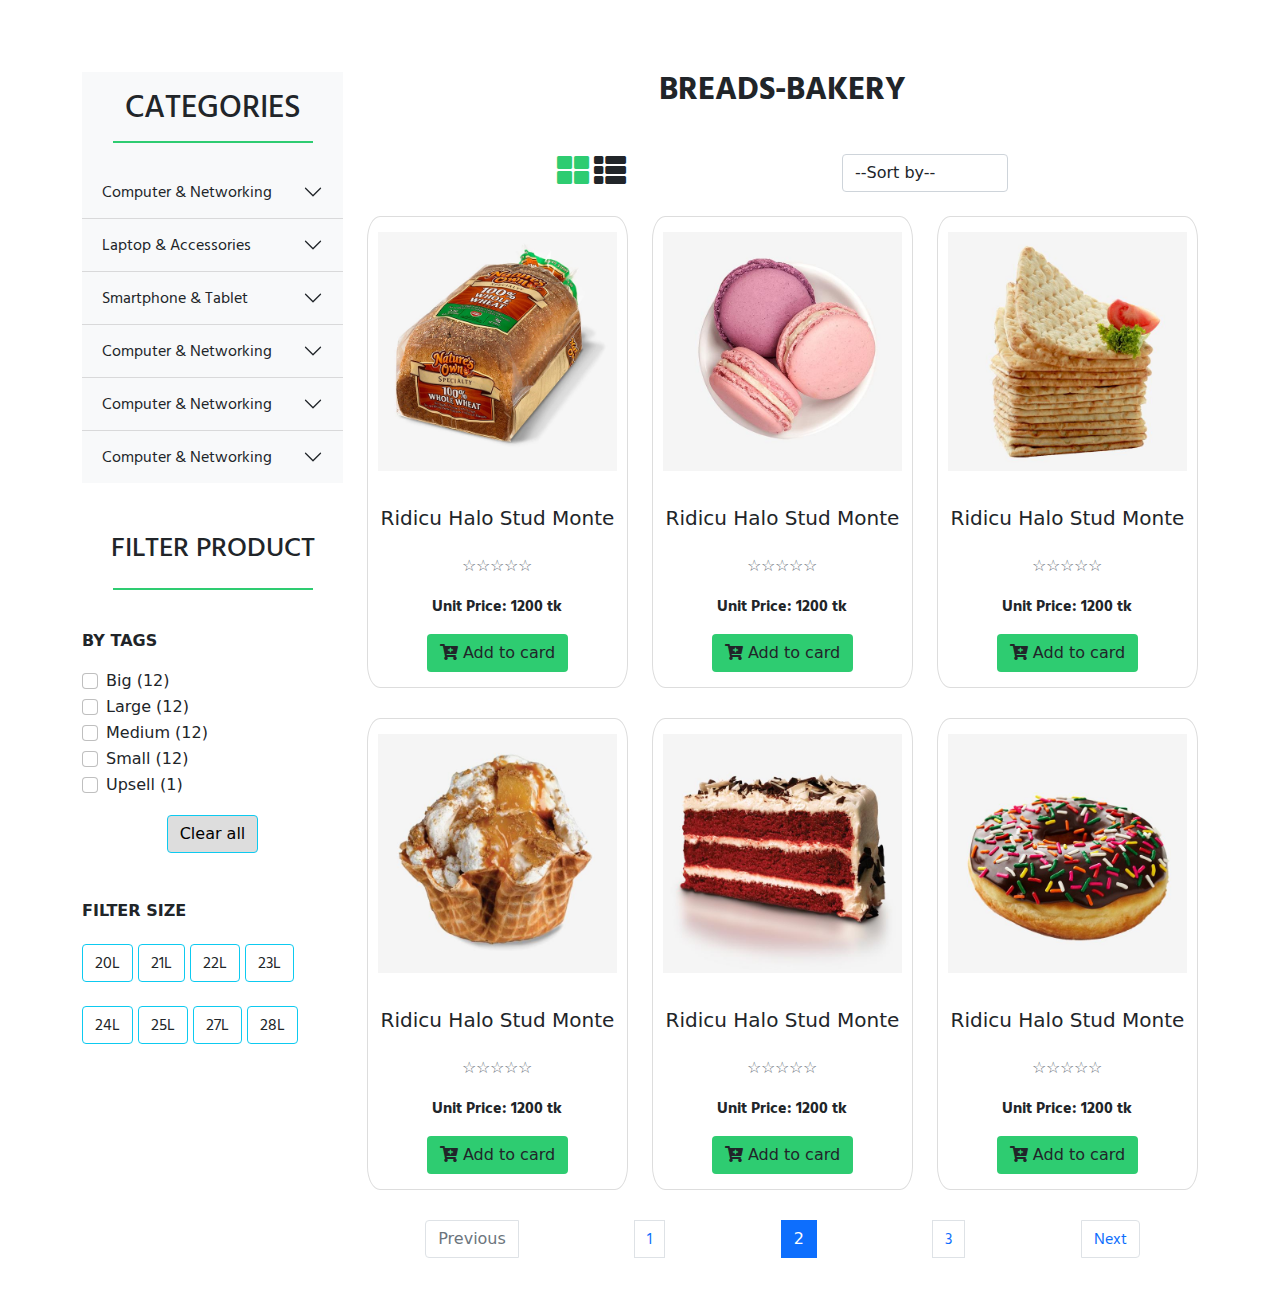
==== index.html @ ef31f6ca "Initial commit" ====
<!DOCTYPE html>
<html>
<head>
	<title> BD Assistant</title>

	<!-- Required meta tags -->
	<meta name="viewport" content="width=device-width, initial-scale=1, shrink-to-fit=no">
	<!-- Bootstrap CSS -->
	<link rel="stylesheet" type="text/css" href="css/bootstrap.min.css">
	<!-- Fontawesome CSS -->
	<link rel="stylesheet" type="text/css" href="fonts/css/all.min.css">
	<!-- Custom CSS -->
	<link rel="stylesheet" type="text/css" href="css/style.css">
	<!-- google font -->
	<link rel="preconnect" href="https://fonts.gstatic.com">
	<link href="https://fonts.googleapis.com/css2?family=Hind+Siliguri:wght@300;400;500;700&display=swap" rel="stylesheet">
</head>
<body>
<section class="one">
	<div class="container mt-5">
	   <div class="row">
		<!-- CATEGORIES of left side  -->
		<div class="col-md-3 order-sm-1 order-2 mt-2"><!--  -->
			<div class="categories bg-light">
				<h2 class="mt-3 pt-3 m-0 text-center">CATEGORIES</h2>
                <div class="text-center pb-3">
                   <div class="underlinee"></div> 
                </div>                 
				 
                <!-- *****list *** -->
				<div class="accordion accordion-flush" id="accordionFlushExample">
				  <div class="accordion-item bg-light">
				    <h2 class="accordion-header" id="flush-headingOne">
				      <button class="accordion-button collapsed" type="button" data-bs-toggle="collapse" data-bs-target="#flush-collapseOne" aria-expanded="false" aria-controls="flush-collapseOne">
				        Computer & Networking
				      </button>
				    </h2>
				    <div id="flush-collapseOne" class="accordion-collapse collapse" aria-labelledby="flush-headingOne" data-bs-parent="#accordionFlushExample">
				      <div class="accordion-body "> 
				      	<ul class="list-group list-group-flush">
						  <li class="list-group-item">Cras justo odio</li>
						  <li class="list-group-item">Dapibus ac facilisis in</li>
						  <li class="list-group-item">Morbi leo risus</li>
						  <li class="list-group-item">Porta ac consectetur ac</li>
						  <li class="list-group-item">Vestibulum at eros</li>
						</ul>
				      </div>
				    </div>
				  </div>
				  <div class="accordion-item">
				    <h2 class="accordion-header" id="flush-headingTwo">
				      <button class="accordion-button collapsed" type="button" data-bs-toggle="collapse" data-bs-target="#flush-collapseTwo" aria-expanded="false" aria-controls="flush-collapseTwo">
				        Laptop & Accessories
				      </button>
				    </h2>
				    <div id="flush-collapseTwo" class="accordion-collapse collapse" aria-labelledby="flush-headingTwo" data-bs-parent="#accordionFlushExample">
				      <div class="accordion-body"> 
				      	<div class="accordion-body "> 
				      	<ul class="list-group list-group-flush m-0">
						  <li class="list-group-item">Cras justo odio</li>
						  <li class="list-group-item">Dapibus ac facilisis in</li>
						  <li class="list-group-item">Morbi leo risus</li>
						  <li class="list-group-item">Porta ac consectetur ac</li>
						  <li class="list-group-item">Vestibulum at eros</li>
						</ul>
				      </div>
				      </div>
				    </div>
				  </div>
				  <div class="accordion-item">
				    <h2 class="accordion-header" id="flush-headingThree">
				      <button class="accordion-button collapsed" type="button" data-bs-toggle="collapse" data-bs-target="#flush-collapseThree" aria-expanded="false" aria-controls="flush-collapseThree">
				       Smartphone & Tablet
				      </button>
				    </h2>
				    <div id="flush-collapseThree" class="accordion-collapse collapse" aria-labelledby="flush-headingThree" data-bs-parent="#accordionFlushExample">
				      <div class="accordion-body">
				         <div class="accordion-body "> 
				      	<ul class="list-group list-group-flush m-0">
						  <li class="list-group-item">Cras justo odio</li>
						  <li class="list-group-item">Dapibus ac facilisis in</li>
						  <li class="list-group-item">Morbi leo risus</li>
						  <li class="list-group-item">Porta ac consectetur ac</li>
						  <li class="list-group-item">Vestibulum at eros</li>
						</ul>
				      </div> 
				      </div>
				    </div>
				  </div>
				  <div class="accordion-item">
				    <h2 class="accordion-header" id="flush-headingfour">
				      <button class="accordion-button collapsed" type="button" data-bs-toggle="collapse" data-bs-target="#flush-collapsefour" aria-expanded="false" aria-controls="flush-collapsefour">
				        Computer & Networking
				      </button>
				    </h2>
				    <div id="flush-collapsefour" class="accordion-collapse collapse" aria-labelledby="flush-headingfour" data-bs-parent="#accordionFlushExample">
				      <div class="accordion-body "> 
				      	<ul class="list-group list-group-flush m-0">
						  <li class="list-group-item">Cras justo odio</li>
						  <li class="list-group-item">Dapibus ac facilisis in</li>
						  <li class="list-group-item">Morbi leo risus</li>
						  <li class="list-group-item">Porta ac consectetur ac</li>
						  <li class="list-group-item">Vestibulum at eros</li>
						</ul>
				      </div>
				    </div>
				  </div>
				  <div class="accordion-item">
				    <h2 class="accordion-header" id="flush-headingfive">
				      <button class="accordion-button collapsed" type="button" data-bs-toggle="collapse" data-bs-target="#flush-collapsefive" aria-expanded="false" aria-controls="flush-collapsefive">
				        Computer & Networking
				      </button>
				    </h2>
				    <div id="flush-collapsefive" class="accordion-collapse collapse" aria-labelledby="flush-headingfive" data-bs-parent="#accordionFlushExample">
				      <div class="accordion-body "> 
				      	<ul class="list-group list-group-flush">
						  <li class="list-group-item">Cras justo odio</li>
						  <li class="list-group-item">Dapibus ac facilisis in</li>
						  <li class="list-group-item">Morbi leo risus</li>
						  <li class="list-group-item">Porta ac consectetur ac</li>
						  <li class="list-group-item">Vestibulum at eros</li>
						</ul>
				      </div>
				    </div>
				  </div>
				  <div class="accordion-item">
				    <h2 class="accordion-header" id="flush-headingsix">
				      <button class="accordion-button collapsed" type="button" data-bs-toggle="collapse" data-bs-target="#flush-collapsesix" aria-expanded="false" aria-controls="flush-collapsesix">
				        Computer & Networking
				      </button>
				    </h2>
				    <div id="flush-collapsesix" class="accordion-collapse collapse" aria-labelledby="flush-headingsix" data-bs-parent="#accordionFlushExample">
				      <div class="accordion-body "> 
				      	<ul class="list-group list-group-flush m-0">
						  <li class="list-group-item">Cras justo odio</li>
						  <li class="list-group-item">Dapibus ac facilisis in</li>
						  <li class="list-group-item">Morbi leo risus</li>
						  <li class="list-group-item">Porta ac consectetur ac</li>
						  <li class="list-group-item">Vestibulum at eros</li>
						</ul>
				      </div>
				    </div>
				  </div>
				</div>
				<!--  ********* List End***** -->
			</div>
			<!--************ filter_product************ -->
			<div class="filter_product mt-5">
				<h3 class="text-center">FILTER PRODUCT</h3>
				<div class="text-center pb-3">
                   <div class="underlinee"></div> 
                </div>
			    <label class="mt-3 pb-3"><b>BY TAGS</b></label>
				<div class="form-group justify-content-left">
					<div class="form-check form-check-inline">
						<input type="checkbox" class="form-check-input">
						<label class="form-check-label"> Big (12)</label>
					</div><br>
					<div class="form-check form-check-inline">
						<input type="checkbox" class="form-check-input">
						<label class="form-check-label">Large (12) </label>
					</div><br>
					<div class="form-check form-check-inline">
						<input type="checkbox" class="form-check-input">
						<label class="form-check-label">Medium (12) </label>
					</div><br>
					<div class="form-check form-check-inline">
						<input type="checkbox" class="form-check-input">
						<label class="form-check-label">Small (12) </label>
					</div><br>
					<div class="form-check form-check-inline">
						<input type="checkbox" class="form-check-input">
						<label class="form-check-label">Upsell (1) </label>
					</div>
				</div>
				<div class="text-center">
					<button class="btn btn-info mt-3 mb-5 Clear_all">Clear all</button>
				</div>
				
			</div><!--************ filter_product end************ -->

			<!--************ filter_size************ -->
			<div class="filter_size">
				<h6><b>FILTER SIZE</b> </h6>
                 <a class="btn btn-outline-info mt-3 mb-2 text-dark">20L</a>
                 <a class="btn btn-outline-info mt-3 mb-2 text-dark">21L</a>
                 <a class="btn btn-outline-info mt-3 mb-2 text-dark">22L</a>
                 <a class="btn btn-outline-info mt-3 mb-2 text-dark">23L</a><br>
                 <a class="btn btn-outline-info mt-3 mb-2 text-dark">24L</a>
                 <a class="btn btn-outline-info mt-3 mb-2 text-dark">25L</a>
                 <a class="btn btn-outline-info mt-3 mb-2 text-dark">27L</a>
                 <a class="btn btn-outline-info mt-3 mb-2 text-dark">28L</a>
			</div>
			 <!--************ filter_size end************ -->
		</div>	
			<!-- list group of left side end -->

        <!--*********** product Area start***************-->        
    	<div class="col-md-9 col-sm-12 col-xs-12 order-sm-2 order-1">
			<div class="row justify-content-center">
				<!-- heading area start -->
				<div class="col-lg-8">
					<div class="main_title pt-3 text-center">
						<h2 class="wow pulse" data-wow-duration="5.7s" data-wow-iteration="infinite">Breads-Bakery</h2>
					</div>
					<!-- grid_sort -->
					<div class="grid_sort">
						<div class="row justify-content-between">
						    <div class="col-4 icon">
						      <i class="fas fa-2x fa-th-large active"></i>
						      <i class="fas fa-2x fa-th-list"></i>
						    </div>
						    <!-- --Sort by-- -->
						    <div class="col-4">
								<div class="form-group">
									<select class="form-control">
										<option>--Sort by--</option>
										<option>Best Selling</option>
										<option>Alphabetically, A-Z </option>
										<option>Alphabetically, Z-A </option>
										<option>Price, low to high </option>
										<option>Price, high to low </option>
										<option>Date, new to old </option>
										<option>Date, old to new </option>
									</select>
								</div>
						    </div>
						</div>						
					</div>
				</div>
				<!-- heading area end -->
			</div>
			<!-- product one -->
			<div class="row feature_inner">
				<div class=" col-sm-6 col-lg-4 col-xs-6">
					<div class="feature_item wow bounceInUp" data-wow-duration="1.5s" >
						<img src="img/11.jpg" alt="" class="img-fluid"> 
						<h5>Ridicu Halo Stud Monte</h5>
						<p class="text-muted pt-3 pb-3">&star;&star;&star;&star;&star;</p>
						<p> <b>Unit Price: 1200 tk</b></p>
						<button class="btn btn-outline mt-3">
						<i class="fas fa-cart-plus"></i> 
						Add to card</button>
					</div>
				</div>
				<!-- product two -->
				 <div class=" col-sm-6 col-lg-4 col-xs-6">
					<div class="feature_item wow bounceInUp" data-wow-duration="1.5s" >
						<img src="img/12.jpg" alt="" class="img-fluid"> 
						<h5>Ridicu Halo Stud Monte</h5>
						<p class="text-muted pt-3 pb-3">&star;&star;&star;&star;&star;</p>
						<p> <b>Unit Price: 1200 tk</b></p>
						<button class="btn btn-outline mt-3">
						<i class="fas fa-cart-plus"></i> 
						Add to card</button>
					</div>
				</div>
				<!-- product three -->
				 <div class=" col-sm-6 col-lg-4 col-xs-6">
					<div class="feature_item wow bounceInUp" data-wow-duration="1.5s" >
						<img src="img/13.jpg" alt="" class="img-fluid"> 
						<h5>Ridicu Halo Stud Monte</h5>
						<p class="text-muted pt-3 pb-3">&star;&star;&star;&star;&star;</p>
						<p> <b>Unit Price: 1200 tk</b></p>
						<button class="btn btn-outline mt-3">
						<i class="fas fa-cart-plus"></i> 
						Add to card</button>					 
					</div>
				</div>
				<!-- product four -->
				 <div class=" col-sm-6 col-lg-4 col-xs-6">
					<div class="feature_item wow bounceInUp" data-wow-duration="1.5s" >
						<img src="img/14.jpg" alt="" class="img-fluid"> 
						<h5>Ridicu Halo Stud Monte</h5>
						<p class="text-muted pt-3 pb-3">&star;&star;&star;&star;&star;</p>
						<p> <b>Unit Price: 1200 tk</b></p>
						<button class="btn btn-outline mt-3">
						<i class="fas fa-cart-plus"></i> 
						Add to card</button>
					</div>
				</div>
				<!-- product five -->
				 <div class=" col-sm-6 col-lg-4 col-xs-6">
					<div class="feature_item wow bounceInUp" data-wow-duration="1.5s" >
						<img src="img/15.jpg" alt="" class="img-fluid"> 
						<h5>Ridicu Halo Stud Monte</h5>
						<p class="text-muted pt-3 pb-3">&star;&star;&star;&star;&star;</p>
						<p> <b>Unit Price: 1200 tk</b></p>
						 
						<button class="btn btn-outline mt-3">
						<i class="fas fa-cart-plus"></i> 
						Add to card</button> 
					</div>
				</div>
				<!-- product six -->
				 <div class=" col-sm-6 col-lg-4 col-xs-6">
					<div class="feature_item wow bounceInUp" data-wow-duration="1.5s" >
						<img src="img/16.jpg" alt="" class="img-fluid"> 
						<h5>Ridicu Halo Stud Monte</h5>
						<p class="text-muted pt-3 pb-3">&star;&star;&star;&star;&star;</p>
						<p> <b>Unit Price: 1200 tk</b></p>
						<button class="btn btn-outline mt-3">
						<i class="fas fa-cart-plus"></i> 
						Add to card</button>						 
					</div>
				</div>				 
			</div> 

			<!-- ***********pagination start*********** -->
			<div class="row justify-content-center pb-3">
				<div class="col-xs-2">
					<nav aria-label="...">
					  <ul class="pagination">
					    <li class="page-item disabled">
					      <span class="page-link">Previous</span>
					    </li>
					    <li class="page-item"><a class="page-link" href="#">1</a></li>
					    <li class="page-item active">
					      <span class="page-link">
					        2
					        <span class="sr-only">(current)</span>
					      </span>
					    </li>
					    <li class="page-item"><a class="page-link" href="#">3</a></li>
					    <li class="page-item">
					      <a class="page-link" href="#">Next</a>
					    </li>
					  </ul>
					</nav>					
				</div>
			</div>
            <!-- ***********pagination end*********** -->
		</div>
        <!--******* End product Area one*******-->	 
    </div>
</div>	
</section>

<!-- js file link -->
<script src="./js/main.js"></script>
 <!-- jQuery first, then Popper.js, then Bootstrap JS -->
<script src="https://code.jquery.com/jquery-3.5.1.slim.min.js" integrity="sha384-DfXdz2htPH0lsSSs5nCTpuj/zy4C+OGpamoFVy38MVBnE+IbbVYUew+OrCXaRkfj" crossorigin="anonymous"></script>
<script src="https://cdn.jsdelivr.net/npm/popper.js@1.16.1/dist/umd/popper.min.js" integrity="sha384-9/reFTGAW83EW2RDu2S0VKaIzap3H66lZH81PoYlFhbGU+6BZp6G7niu735Sk7lN" crossorigin="anonymous"></script>
<script type="text/javascript" src="js/bootstrap.min.js"></script>

</body>
</html>
---- css/style.css ----
/*********************************************** 
**********************INDEX********************* 

    1. Font link
    2. Common css
         (button, margin, paddingh)
    3. Categories item of left side
    4. product item
    5.
    6.
    7.
**********************************************
********************************************/
/*font*/
h1, h2, h3, p, a{
  font-family: 'Hind Siliguri', sans-serif;
}

/********common css*********/
*{
  margin: 0 auto;
  padding: 0px;
}
button.btn {
    background: #2ecc71;
  }
@media screen and (max-width: 767px){
     h1, h2, h3{
      font-size: 30px;
     }   
     button{
      font-size: 15px;
     }  
}

 /*******Categories item of left side********/
 .list-group-item{
   display: list-item;
 }
 .list-group li{
    margin: 0;
    background-color: #F8F9FA;
    margin-left: 5px;
 }

.grid_sort .icon .active{
     color: #2ecc71;
     margin-bottom: 30px;
}
 
.underlinee{
     border-bottom: 2px solid #2ecc71;
     display: inline-block;
     width: 200px; 
     height: 5px
}
@media screen and (min-width: 768px) and (max-width: 991px){
     .underlinee{
     width: 150px; 
      }  
}

.Clear_all{
     background-color: #ddd !important;
}

/***************** product area******************** */
 

.main_title h2 {
    font-weight: 700;
    margin-bottom: 40px;
    line-height: 50px;
    text-transform: uppercase;
}      

.feature_item {
  padding: 15px 10px;
  text-align: center;
  /*background: #f9f9fd;*/
  border: 1px solid #ddd;
  border-radius: 5%;
  cursor: pointer;
  margin-bottom: 30px;
  -webkit-transition: all 0.4s ease 0s;
  -moz-transition: all 0.4s ease 0s;
  -o-transition: all 0.4s ease 0s;
  transition: all 0.4s ease 0s; }
  .feature_item img {
    margin-bottom: 35px; }
  .feature_item h4 {
    font-size: 20px;
    margin-bottom: 20px;
    text-transform: uppercase; }
  .feature_item p {
    margin-bottom: 0px; 
  }

/*******product item hover************/
  .feature_item:hover {
    box-shadow: 0px 15px 30px rgba(77, 87, 222, 0.3);
    /*background: #FDD700; */
  }
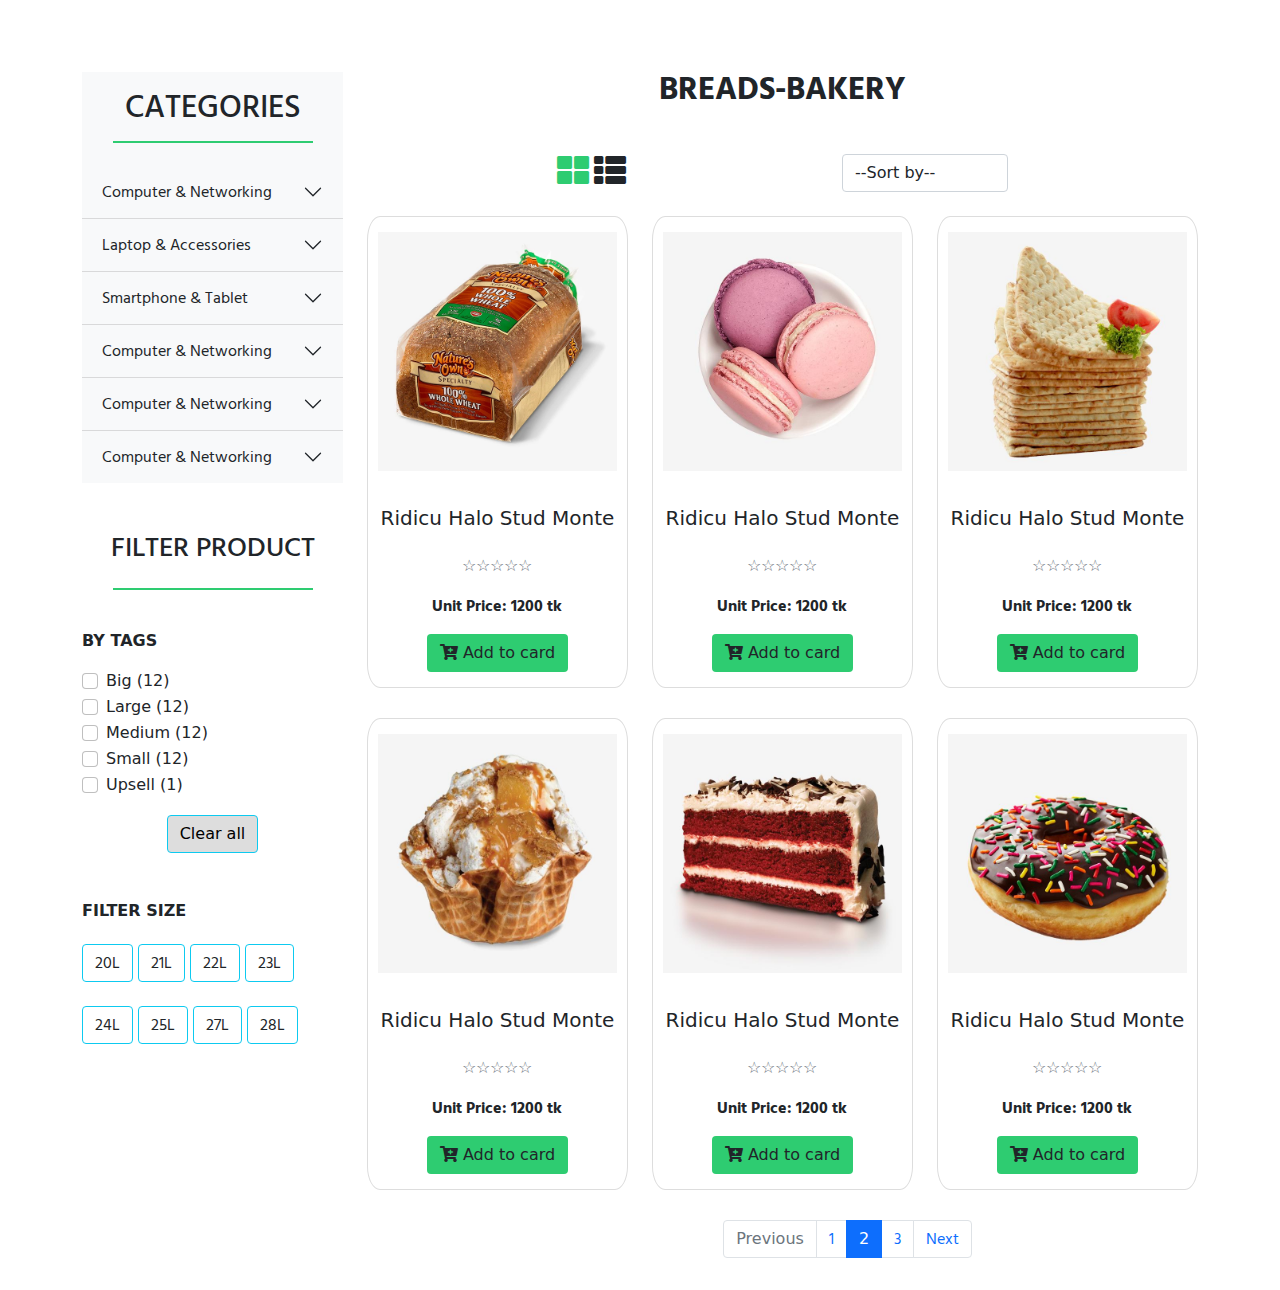
==== commit eb09e14b: "edit" ====
--- a/index.html
+++ b/index.html
@@ -1,5 +1,5 @@
 <!DOCTYPE html>
-<html>
+<html lang="en">
 <head>
 	<title> BD Assistant</title>
 
@@ -20,7 +20,7 @@
 	<div class="container mt-5">
 	   <div class="row">
 		<!-- CATEGORIES of left side  -->
-		<div class="col-md-3 order-sm-1 order-2 mt-2"><!--  -->
+		<div class="col-md-3 order-sm-1 order-2 mt-2">
 			<div class="categories bg-light">
 				<h2 class="mt-3 pt-3 m-0 text-center">CATEGORIES</h2>
                 <div class="text-center pb-3">
@@ -308,7 +308,7 @@
 
 			<!-- ***********pagination start*********** -->
 			<div class="row justify-content-center pb-3">
-				<div class="col-xs-2">
+				<div class="col-sm-2">
 					<nav aria-label="...">
 					  <ul class="pagination">
 					    <li class="page-item disabled">
--- a/css/style.css
+++ b/css/style.css
@@ -35,6 +35,17 @@
 }
 
  /*******Categories item of left side********/
+
+/*@media screen and (max-width: 575px){
+    .feature_item{
+      max-width: 240px;
+      max-height: 480px;
+    }
+}*/
+
+.accordion button:hover, .form-check label:hover {
+    color: blue;
+}
  .list-group-item{
    display: list-item;
  }
@@ -43,7 +54,10 @@
     background-color: #F8F9FA;
     margin-left: 5px;
  }
-
+.list-group li:hover{
+    color: blue;
+    background-color: #ddd;
+ }
 .grid_sort .icon .active{
      color: #2ecc71;
      margin-bottom: 30px;
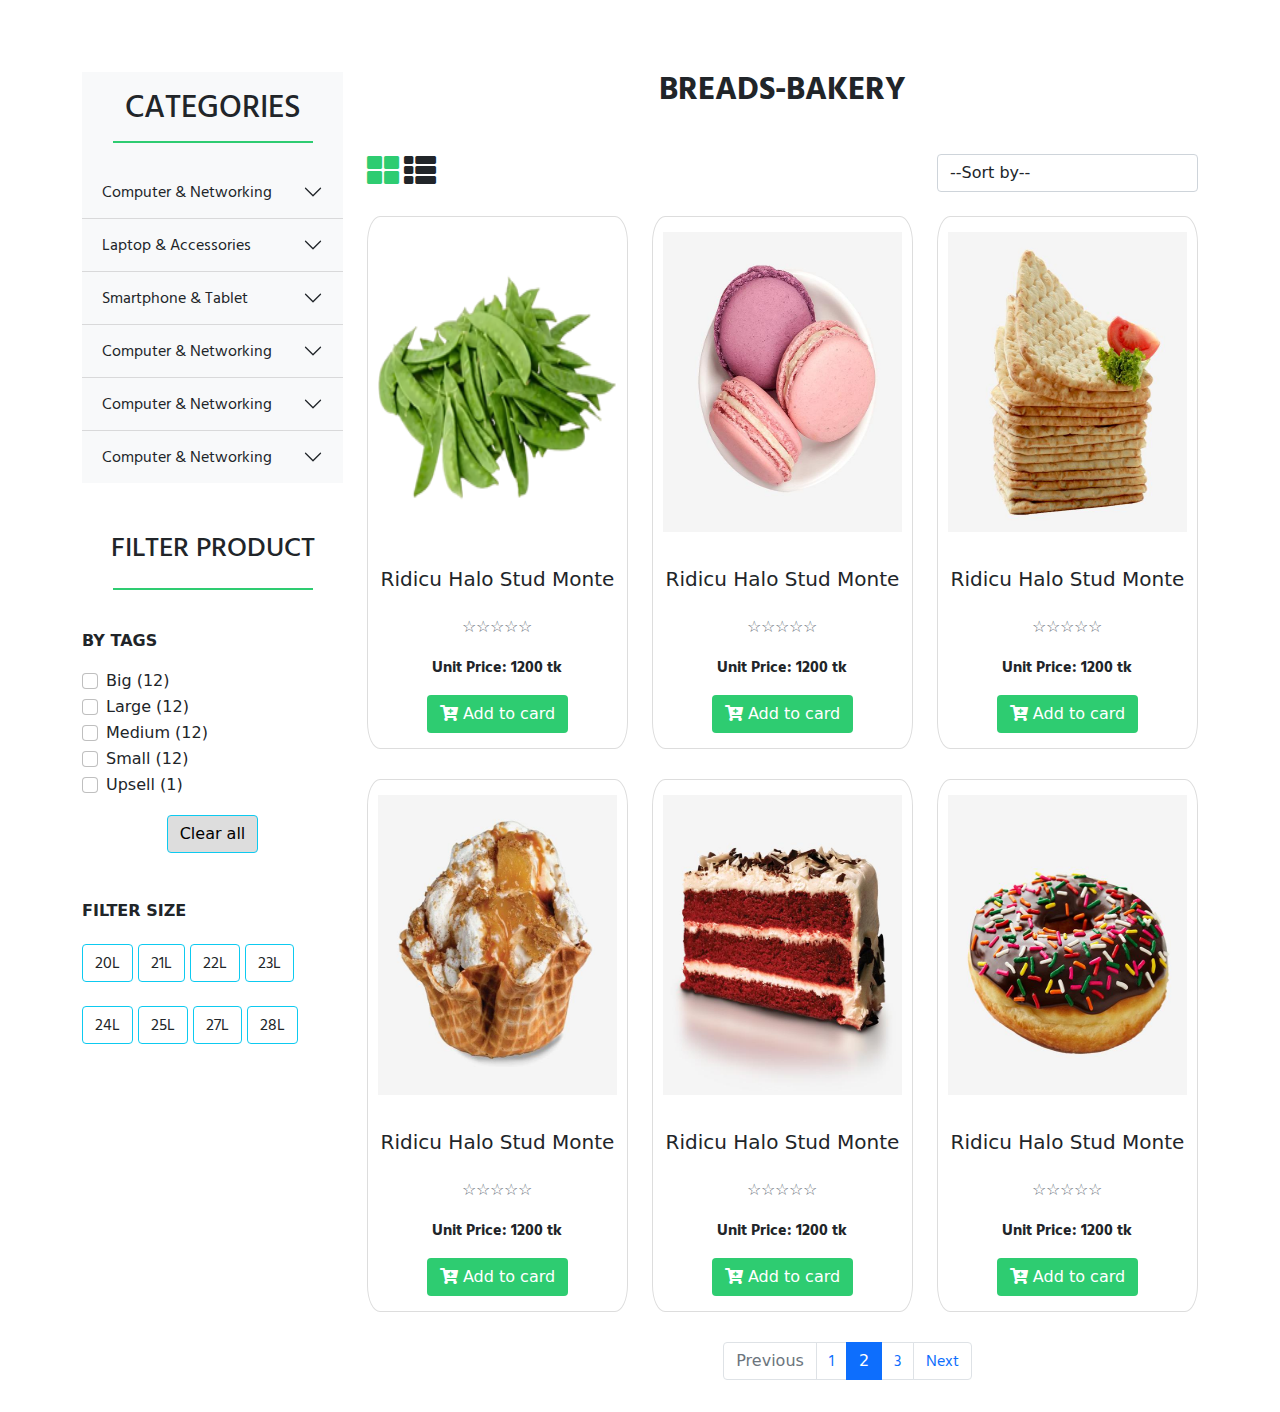
==== commit f0412397: "fixed some bug" ====
--- a/index.html
+++ b/index.html
@@ -199,19 +199,19 @@
     	<div class="col-md-9 col-sm-12 col-xs-12 order-sm-2 order-1">
 			<div class="row justify-content-center">
 				<!-- heading area start -->
-				<div class="col-lg-8">
+				<div class="col-lg-12">
 					<div class="main_title pt-3 text-center">
 						<h2 class="wow pulse" data-wow-duration="5.7s" data-wow-iteration="infinite">Breads-Bakery</h2>
 					</div>
 					<!-- grid_sort -->
-					<div class="grid_sort">
+					<div class="grid_sort ">
 						<div class="row justify-content-between">
-						    <div class="col-4 icon">
+						    <div class="col-4 icon m-0">
 						      <i class="fas fa-2x fa-th-large active"></i>
 						      <i class="fas fa-2x fa-th-list"></i>
 						    </div>
 						    <!-- --Sort by-- -->
-						    <div class="col-4">
+						    <div class="col-4 m-0">
 								<div class="form-group">
 									<select class="form-control">
 										<option>--Sort by--</option>
@@ -232,9 +232,9 @@
 			</div>
 			<!-- product one -->
 			<div class="row feature_inner">
-				<div class=" col-sm-6 col-lg-4 col-xs-6">
-					<div class="feature_item wow bounceInUp" data-wow-duration="1.5s" >
-						<img src="img/11.jpg" alt="" class="img-fluid"> 
+				<div class="col-6 col-md-4">  <!-- col-sm-6 col-lg-4 col-xs-6 -->
+					<div class="feature_item wow bounceInUp" data-wow-duration="1.5s" >
+						<img src="img/141.jpg" alt="" class="img-fluid"> 
 						<h5>Ridicu Halo Stud Monte</h5>
 						<p class="text-muted pt-3 pb-3">&star;&star;&star;&star;&star;</p>
 						<p> <b>Unit Price: 1200 tk</b></p>
@@ -244,7 +244,7 @@
 					</div>
 				</div>
 				<!-- product two -->
-				 <div class=" col-sm-6 col-lg-4 col-xs-6">
+				 <div class="col-6 col-md-4">
 					<div class="feature_item wow bounceInUp" data-wow-duration="1.5s" >
 						<img src="img/12.jpg" alt="" class="img-fluid"> 
 						<h5>Ridicu Halo Stud Monte</h5>
@@ -256,7 +256,7 @@
 					</div>
 				</div>
 				<!-- product three -->
-				 <div class=" col-sm-6 col-lg-4 col-xs-6">
+				 <div class="col-6 col-md-4">
 					<div class="feature_item wow bounceInUp" data-wow-duration="1.5s" >
 						<img src="img/13.jpg" alt="" class="img-fluid"> 
 						<h5>Ridicu Halo Stud Monte</h5>
@@ -268,7 +268,7 @@
 					</div>
 				</div>
 				<!-- product four -->
-				 <div class=" col-sm-6 col-lg-4 col-xs-6">
+				 <div class="col-6 col-md-4">
 					<div class="feature_item wow bounceInUp" data-wow-duration="1.5s" >
 						<img src="img/14.jpg" alt="" class="img-fluid"> 
 						<h5>Ridicu Halo Stud Monte</h5>
@@ -280,7 +280,7 @@
 					</div>
 				</div>
 				<!-- product five -->
-				 <div class=" col-sm-6 col-lg-4 col-xs-6">
+				 <div class="col-6 col-md-4">
 					<div class="feature_item wow bounceInUp" data-wow-duration="1.5s" >
 						<img src="img/15.jpg" alt="" class="img-fluid"> 
 						<h5>Ridicu Halo Stud Monte</h5>
@@ -293,7 +293,7 @@
 					</div>
 				</div>
 				<!-- product six -->
-				 <div class=" col-sm-6 col-lg-4 col-xs-6">
+				 <div class="col-6 col-md-4">
 					<div class="feature_item wow bounceInUp" data-wow-duration="1.5s" >
 						<img src="img/16.jpg" alt="" class="img-fluid"> 
 						<h5>Ridicu Halo Stud Monte</h5>
--- a/css/style.css
+++ b/css/style.css
@@ -24,6 +24,7 @@
 }
 button.btn {
     background: #2ecc71;
+    color: #fff;
   }
 @media screen and (max-width: 767px){
      h1, h2, h3{
@@ -32,6 +33,9 @@
      button{
       font-size: 15px;
      }  
+}
+i{
+  cursor: pointer;
 }
 
  /*******Categories item of left side********/
@@ -67,32 +71,35 @@
      border-bottom: 2px solid #2ecc71;
      display: inline-block;
      width: 200px; 
-     height: 5px
+     height: 5px;
 }
 @media screen and (min-width: 768px) and (max-width: 991px){
      .underlinee{
      width: 150px; 
       }  
 }
+.sort{
+       border-bottom: 2px solid #2ecc71;
+     display: inline-block;
+     width: 50%; 
+     height: 5px;
+}
 
 .Clear_all{
      background-color: #ddd !important;
+     color: #000 !important;
 }
 
 /***************** product area******************** */
- 
-
 .main_title h2 {
     font-weight: 700;
     margin-bottom: 40px;
     line-height: 50px;
     text-transform: uppercase;
 }      
-
 .feature_item {
   padding: 15px 10px;
   text-align: center;
-  /*background: #f9f9fd;*/
   border: 1px solid #ddd;
   border-radius: 5%;
   cursor: pointer;
@@ -100,21 +107,30 @@
   -webkit-transition: all 0.4s ease 0s;
   -moz-transition: all 0.4s ease 0s;
   -o-transition: all 0.4s ease 0s;
-  transition: all 0.4s ease 0s; }
-  .feature_item img {
-    margin-bottom: 35px; }
+  transition: all 0.4s ease 0s; 
+}
   .feature_item h4 {
     font-size: 20px;
     margin-bottom: 20px;
-    text-transform: uppercase; }
+    text-transform: uppercase; 
+  }
   .feature_item p {
     margin-bottom: 0px; 
+  }
+  .feature_item img{
+    margin-bottom: 35px;
+    height: 300px;
+    width: auto;
+  }
+  @media screen and (max-width: 575px){
+    .feature_item img{
+    height: 250px;
+  }
   }
 
 /*******product item hover************/
   .feature_item:hover {
     box-shadow: 0px 15px 30px rgba(77, 87, 222, 0.3);
-    /*background: #FDD700; */
   }
 
 
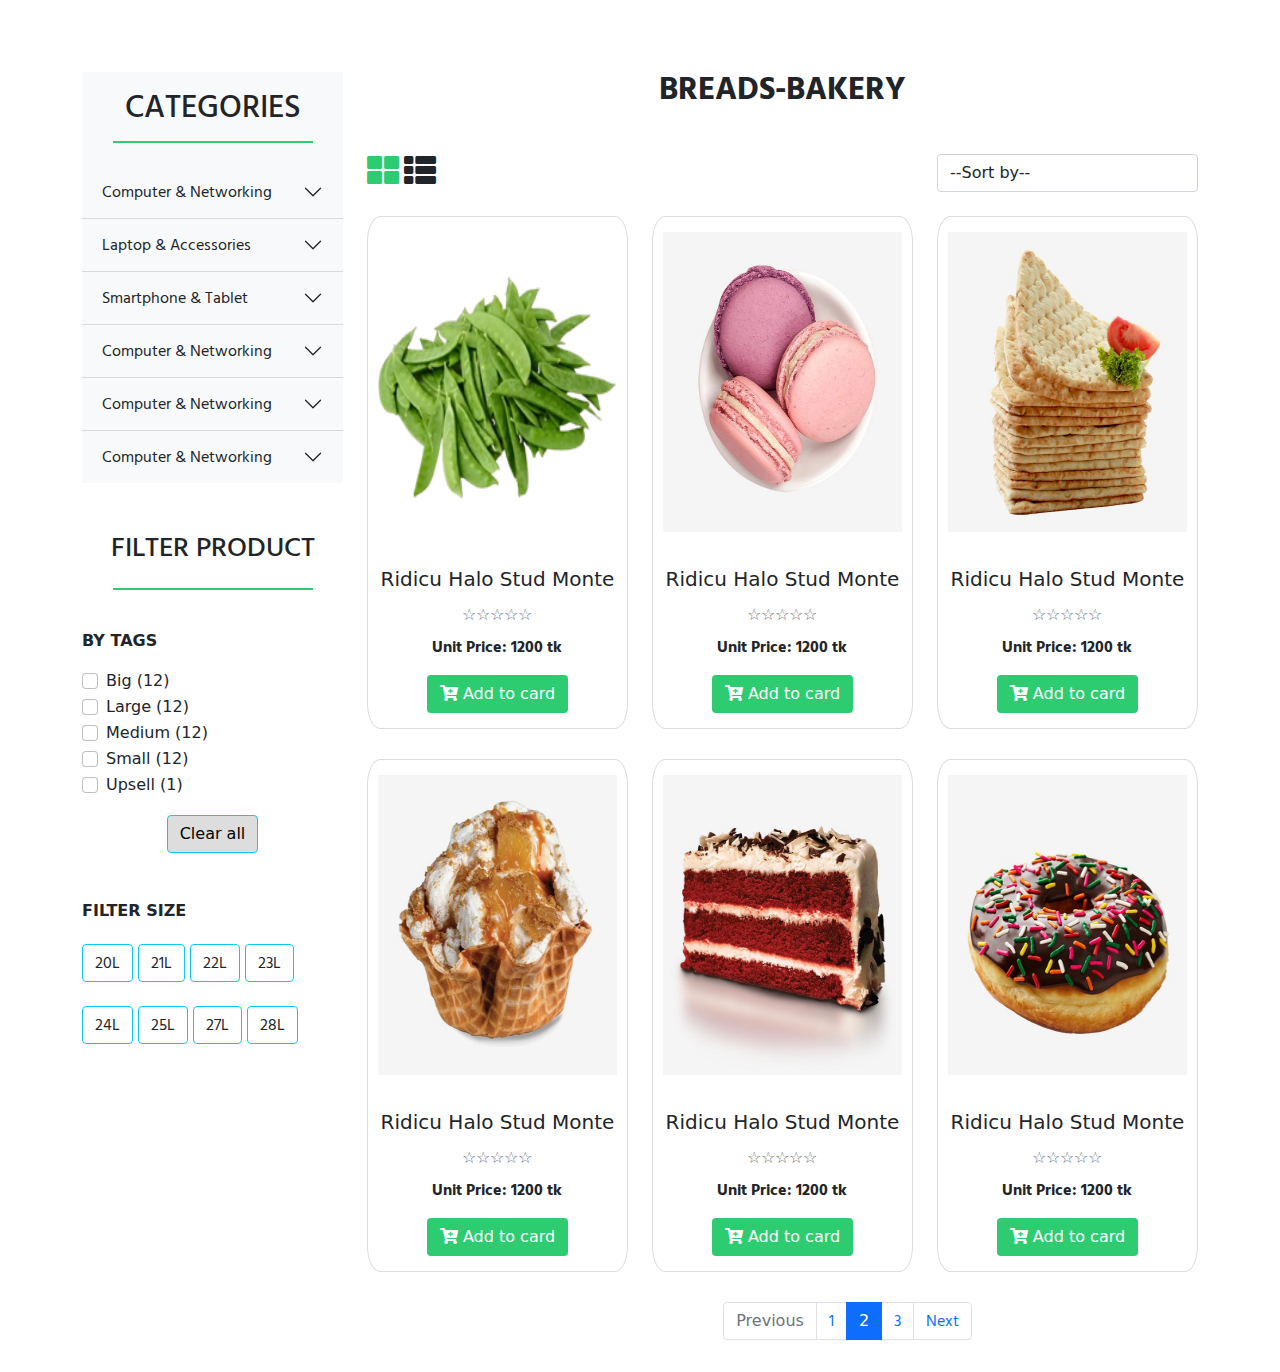
==== commit 04e8d7e0: "img" ====
--- a/index.html
+++ b/index.html
@@ -236,7 +236,7 @@
 					<div class="feature_item wow bounceInUp" data-wow-duration="1.5s" >
 						<img src="img/141.jpg" alt="" class="img-fluid"> 
 						<h5>Ridicu Halo Stud Monte</h5>
-						<p class="text-muted pt-3 pb-3">&star;&star;&star;&star;&star;</p>
+						<p class="text-muted pt-1 pb-2">&star;&star;&star;&star;&star;</p>
 						<p> <b>Unit Price: 1200 tk</b></p>
 						<button class="btn btn-outline mt-3">
 						<i class="fas fa-cart-plus"></i> 
@@ -248,7 +248,7 @@
 					<div class="feature_item wow bounceInUp" data-wow-duration="1.5s" >
 						<img src="img/12.jpg" alt="" class="img-fluid"> 
 						<h5>Ridicu Halo Stud Monte</h5>
-						<p class="text-muted pt-3 pb-3">&star;&star;&star;&star;&star;</p>
+						<p class="text-muted pt-1 pb-2">&star;&star;&star;&star;&star;</p>
 						<p> <b>Unit Price: 1200 tk</b></p>
 						<button class="btn btn-outline mt-3">
 						<i class="fas fa-cart-plus"></i> 
@@ -260,7 +260,7 @@
 					<div class="feature_item wow bounceInUp" data-wow-duration="1.5s" >
 						<img src="img/13.jpg" alt="" class="img-fluid"> 
 						<h5>Ridicu Halo Stud Monte</h5>
-						<p class="text-muted pt-3 pb-3">&star;&star;&star;&star;&star;</p>
+						<p class="text-muted pt-1 pb-2">&star;&star;&star;&star;&star;</p>
 						<p> <b>Unit Price: 1200 tk</b></p>
 						<button class="btn btn-outline mt-3">
 						<i class="fas fa-cart-plus"></i> 
@@ -272,7 +272,7 @@
 					<div class="feature_item wow bounceInUp" data-wow-duration="1.5s" >
 						<img src="img/14.jpg" alt="" class="img-fluid"> 
 						<h5>Ridicu Halo Stud Monte</h5>
-						<p class="text-muted pt-3 pb-3">&star;&star;&star;&star;&star;</p>
+						<p class="text-muted pt-1 pb-2">&star;&star;&star;&star;&star;</p>
 						<p> <b>Unit Price: 1200 tk</b></p>
 						<button class="btn btn-outline mt-3">
 						<i class="fas fa-cart-plus"></i> 
@@ -284,7 +284,7 @@
 					<div class="feature_item wow bounceInUp" data-wow-duration="1.5s" >
 						<img src="img/15.jpg" alt="" class="img-fluid"> 
 						<h5>Ridicu Halo Stud Monte</h5>
-						<p class="text-muted pt-3 pb-3">&star;&star;&star;&star;&star;</p>
+						<p class="text-muted pt-1 pb-2">&star;&star;&star;&star;&star;</p>
 						<p> <b>Unit Price: 1200 tk</b></p>
 						 
 						<button class="btn btn-outline mt-3">
@@ -297,7 +297,7 @@
 					<div class="feature_item wow bounceInUp" data-wow-duration="1.5s" >
 						<img src="img/16.jpg" alt="" class="img-fluid"> 
 						<h5>Ridicu Halo Stud Monte</h5>
-						<p class="text-muted pt-3 pb-3">&star;&star;&star;&star;&star;</p>
+						<p class="text-muted pt-1 pb-2">&star;&star;&star;&star;&star;</p>
 						<p> <b>Unit Price: 1200 tk</b></p>
 						<button class="btn btn-outline mt-3">
 						<i class="fas fa-cart-plus"></i> 
--- a/css/style.css
+++ b/css/style.css
@@ -122,9 +122,9 @@
     height: 300px;
     width: auto;
   }
-  @media screen and (max-width: 575px){
+  @media screen and (max-width: 991px){
     .feature_item img{
-    height: 250px;
+    height: 200px;
   }
   }
 
